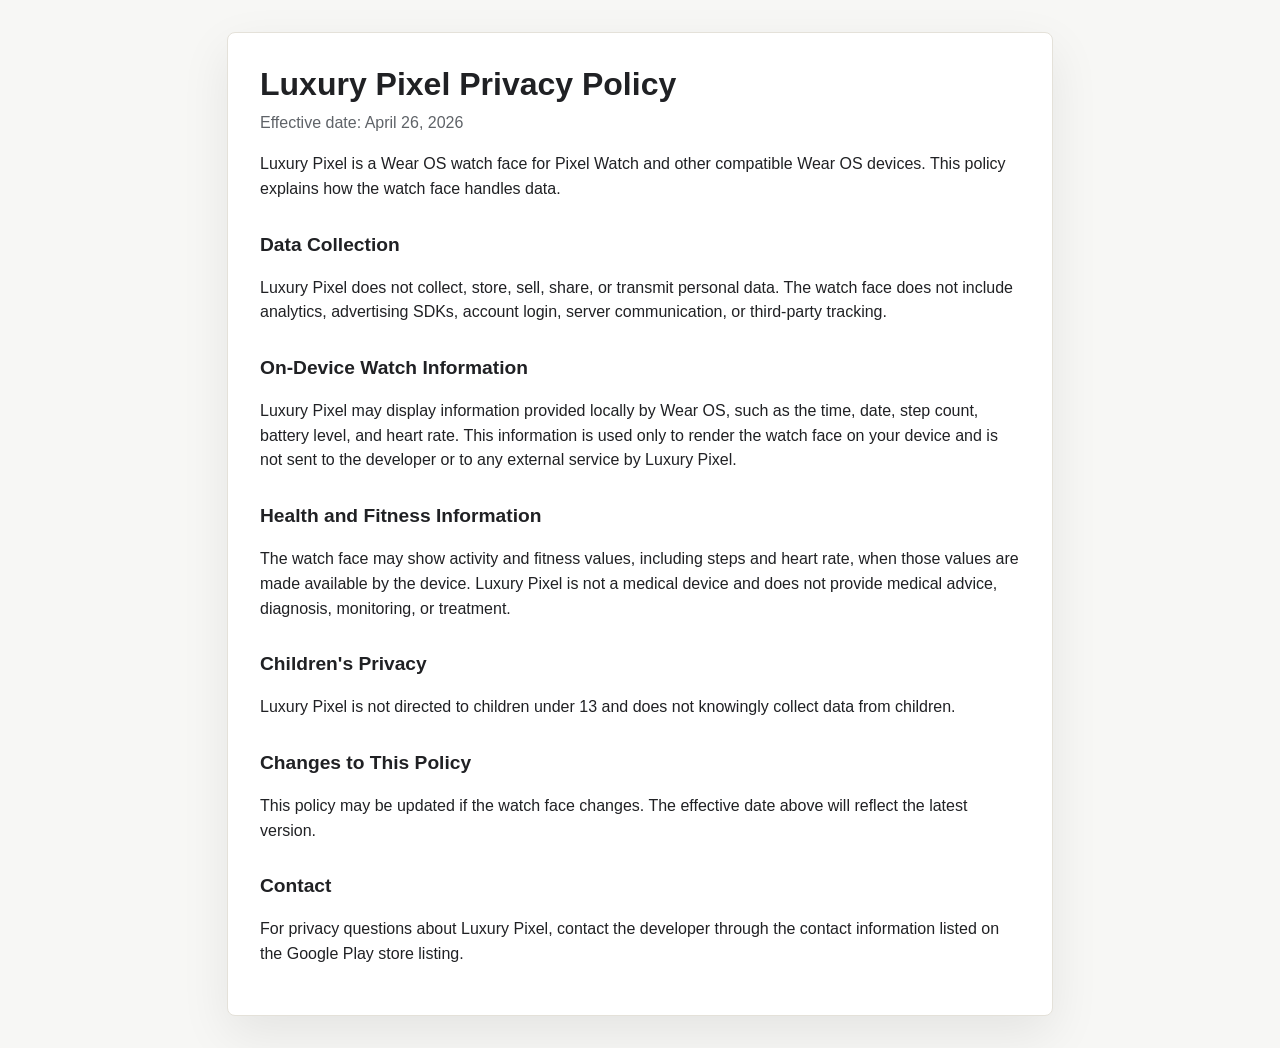
==== privacy.html @ 4eb90594 "Add Luxury Pixel privacy policy" ====
<!doctype html>
<html lang="en">
<head>
  <meta charset="utf-8">
  <meta name="viewport" content="width=device-width, initial-scale=1">
  <title>Luxury Pixel Privacy Policy</title>
  <style>
    :root {
      color-scheme: light dark;
      font-family: Arial, Helvetica, sans-serif;
      line-height: 1.55;
      color: #202124;
      background: #f7f7f5;
    }

    body {
      margin: 0;
      padding: 32px 18px;
    }

    main {
      max-width: 760px;
      margin: 0 auto;
      padding: 32px;
      background: #ffffff;
      border: 1px solid #e4e1d9;
      border-radius: 8px;
      box-shadow: 0 18px 50px rgba(0, 0, 0, 0.08);
    }

    h1 {
      margin: 0 0 8px;
      font-size: 2rem;
      line-height: 1.2;
    }

    h2 {
      margin-top: 28px;
      font-size: 1.2rem;
    }

    p,
    li {
      font-size: 1rem;
    }

    .updated {
      color: #5f6368;
      margin-top: 0;
    }

    @media (prefers-color-scheme: dark) {
      :root {
        color: #f1f3f4;
        background: #101010;
      }

      main {
        background: #171717;
        border-color: #2b2b2b;
      }

      .updated {
        color: #bdc1c6;
      }

      a {
        color: #f3c56a;
      }
    }
  </style>
</head>
<body>
  <main>
    <h1>Luxury Pixel Privacy Policy</h1>
    <p class="updated">Effective date: April 26, 2026</p>

    <p>
      Luxury Pixel is a Wear OS watch face for Pixel Watch and other compatible Wear OS devices.
      This policy explains how the watch face handles data.
    </p>

    <h2>Data Collection</h2>
    <p>
      Luxury Pixel does not collect, store, sell, share, or transmit personal data. The watch face
      does not include analytics, advertising SDKs, account login, server communication, or third-party
      tracking.
    </p>

    <h2>On-Device Watch Information</h2>
    <p>
      Luxury Pixel may display information provided locally by Wear OS, such as the time, date,
      step count, battery level, and heart rate. This information is used only to render the watch
      face on your device and is not sent to the developer or to any external service by Luxury Pixel.
    </p>

    <h2>Health and Fitness Information</h2>
    <p>
      The watch face may show activity and fitness values, including steps and heart rate, when
      those values are made available by the device. Luxury Pixel is not a medical device and does
      not provide medical advice, diagnosis, monitoring, or treatment.
    </p>

    <h2>Children's Privacy</h2>
    <p>
      Luxury Pixel is not directed to children under 13 and does not knowingly collect data from
      children.
    </p>

    <h2>Changes to This Policy</h2>
    <p>
      This policy may be updated if the watch face changes. The effective date above will reflect
      the latest version.
    </p>

    <h2>Contact</h2>
    <p>
      For privacy questions about Luxury Pixel, contact the developer through the contact information
      listed on the Google Play store listing.
    </p>
  </main>
</body>
</html>
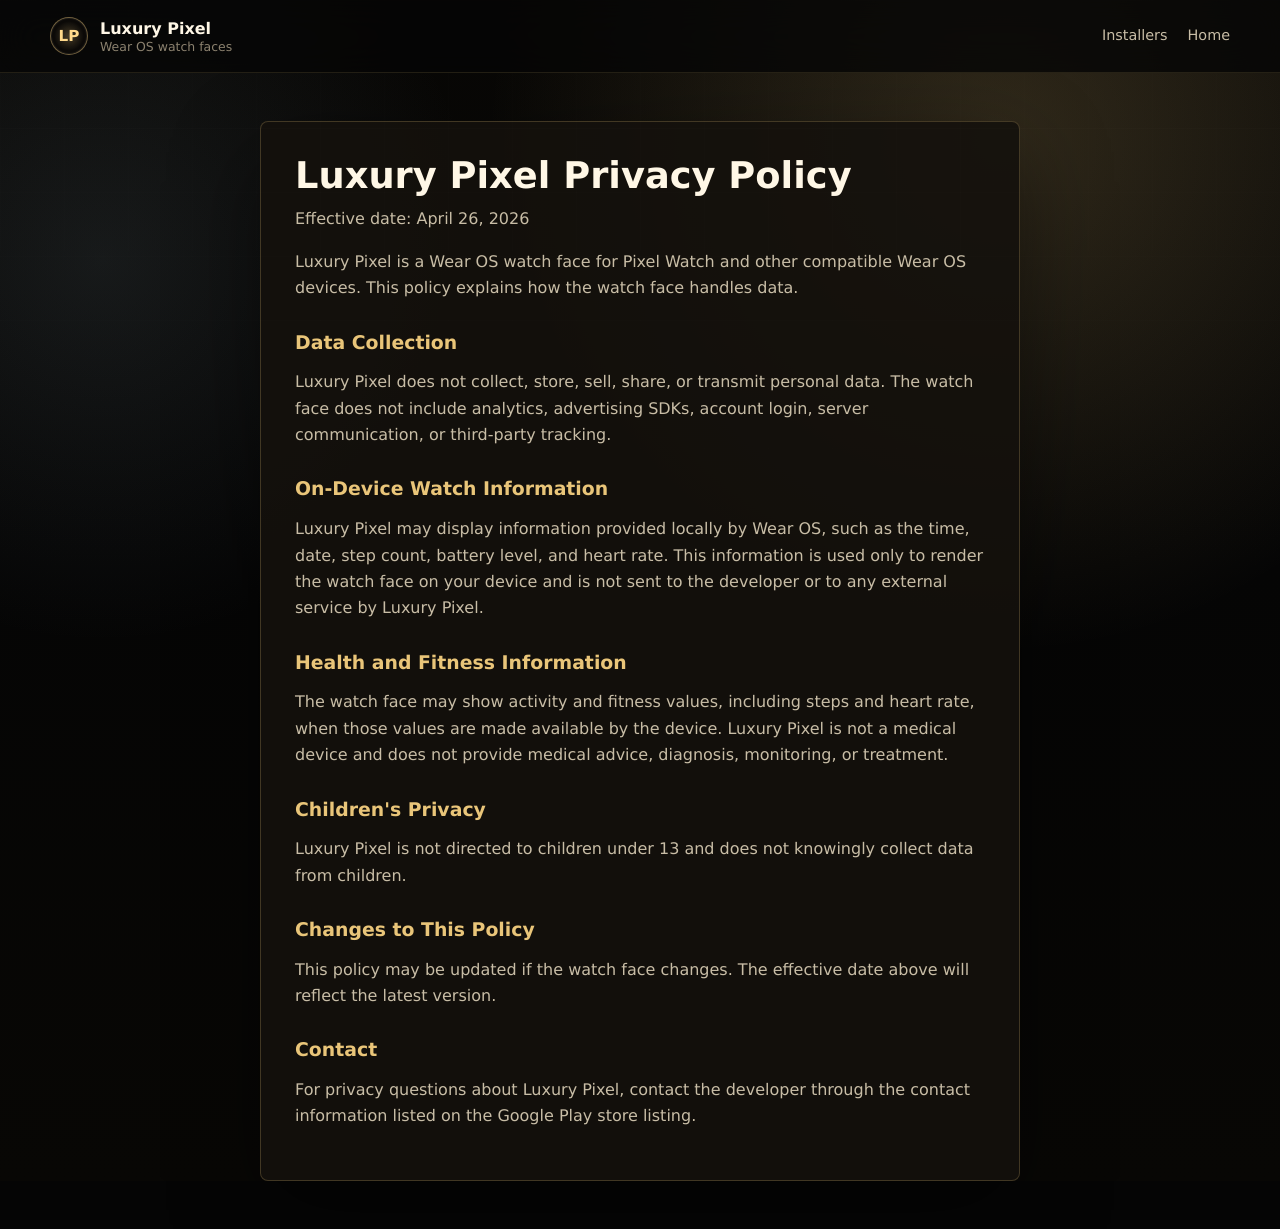
==== commit f3d09681: "Add Luxury Pixel download landing page" ====
--- a/privacy.html
+++ b/privacy.html
@@ -4,74 +4,25 @@
   <meta charset="utf-8">
   <meta name="viewport" content="width=device-width, initial-scale=1">
   <title>Luxury Pixel Privacy Policy</title>
-  <style>
-    :root {
-      color-scheme: light dark;
-      font-family: Arial, Helvetica, sans-serif;
-      line-height: 1.55;
-      color: #202124;
-      background: #f7f7f5;
-    }
-
-    body {
-      margin: 0;
-      padding: 32px 18px;
-    }
-
-    main {
-      max-width: 760px;
-      margin: 0 auto;
-      padding: 32px;
-      background: #ffffff;
-      border: 1px solid #e4e1d9;
-      border-radius: 8px;
-      box-shadow: 0 18px 50px rgba(0, 0, 0, 0.08);
-    }
-
-    h1 {
-      margin: 0 0 8px;
-      font-size: 2rem;
-      line-height: 1.2;
-    }
-
-    h2 {
-      margin-top: 28px;
-      font-size: 1.2rem;
-    }
-
-    p,
-    li {
-      font-size: 1rem;
-    }
-
-    .updated {
-      color: #5f6368;
-      margin-top: 0;
-    }
-
-    @media (prefers-color-scheme: dark) {
-      :root {
-        color: #f1f3f4;
-        background: #101010;
-      }
-
-      main {
-        background: #171717;
-        border-color: #2b2b2b;
-      }
-
-      .updated {
-        color: #bdc1c6;
-      }
-
-      a {
-        color: #f3c56a;
-      }
-    }
-  </style>
+  <link rel="stylesheet" href="styles.css">
 </head>
 <body>
-  <main>
+  <header class="site-header">
+    <nav class="nav" aria-label="Primary navigation">
+      <a class="brand" href="./" aria-label="Luxury Pixel home">
+        <span class="brand-mark" aria-hidden="true">LP</span>
+        <span class="brand-text">
+          <span class="brand-title">Luxury Pixel</span>
+          <span class="brand-subtitle">Wear OS watch faces</span>
+        </span>
+      </a>
+      <div class="nav-links">
+        <a href="./#installers">Installers</a>
+        <a href="./">Home</a>
+      </div>
+    </nav>
+  </header>
+  <main class="privacy-panel">
     <h1>Luxury Pixel Privacy Policy</h1>
     <p class="updated">Effective date: April 26, 2026</p>
 
--- a/styles.css
+++ b/styles.css
@@ -0,0 +1,658 @@
+:root {
+  color-scheme: dark;
+  --bg: #050505;
+  --bg-soft: #0d0c0b;
+  --surface: #14110d;
+  --surface-2: #1c1710;
+  --text: #fff7e6;
+  --muted: #c8bda6;
+  --dim: #8c826f;
+  --gold: #e9c579;
+  --gold-strong: #ffd98b;
+  --line: rgba(233, 197, 121, 0.22);
+  --line-bright: rgba(255, 217, 139, 0.42);
+  --shadow: 0 30px 90px rgba(0, 0, 0, 0.42);
+  --max: 1180px;
+  font-family: Inter, ui-sans-serif, system-ui, -apple-system, BlinkMacSystemFont, "Segoe UI", sans-serif;
+  background: var(--bg);
+  color: var(--text);
+  text-rendering: geometricPrecision;
+}
+
+* {
+  box-sizing: border-box;
+}
+
+html {
+  scroll-behavior: smooth;
+}
+
+body {
+  min-height: 100vh;
+  margin: 0;
+  overflow-x: hidden;
+  background:
+    radial-gradient(circle at 78% 12%, rgba(233, 197, 121, 0.18), transparent 32rem),
+    radial-gradient(circle at 8% 22%, rgba(139, 163, 176, 0.12), transparent 24rem),
+    linear-gradient(180deg, #090806 0%, #050505 48%, #080705 100%);
+  color: var(--text);
+}
+
+body::before {
+  position: fixed;
+  inset: 0;
+  pointer-events: none;
+  content: "";
+  background-image:
+    linear-gradient(rgba(255, 255, 255, 0.035) 1px, transparent 1px),
+    linear-gradient(90deg, rgba(255, 255, 255, 0.028) 1px, transparent 1px);
+  background-size: 64px 64px;
+  mask-image: linear-gradient(to bottom, rgba(0, 0, 0, 0.35), transparent 72%);
+}
+
+a {
+  color: inherit;
+}
+
+img {
+  display: block;
+  max-width: 100%;
+}
+
+.site-header {
+  position: sticky;
+  top: 0;
+  z-index: 10;
+  border-bottom: 1px solid rgba(233, 197, 121, 0.13);
+  background: rgba(5, 5, 5, 0.8);
+  backdrop-filter: blur(18px);
+}
+
+.nav {
+  display: flex;
+  width: min(calc(100% - 32px), var(--max));
+  min-height: 72px;
+  margin: 0 auto;
+  align-items: center;
+  justify-content: space-between;
+  gap: 24px;
+}
+
+.brand {
+  display: inline-flex;
+  align-items: center;
+  gap: 12px;
+  text-decoration: none;
+}
+
+.brand-mark {
+  display: grid;
+  width: 38px;
+  height: 38px;
+  place-items: center;
+  border: 1px solid var(--line-bright);
+  border-radius: 50%;
+  background:
+    radial-gradient(circle, rgba(255, 217, 139, 0.24), transparent 58%),
+    #0b0907;
+  box-shadow: inset 0 0 0 1px rgba(255, 255, 255, 0.05);
+  color: var(--gold-strong);
+  font-size: 0.95rem;
+  font-weight: 700;
+}
+
+.brand-text {
+  display: grid;
+  gap: 1px;
+}
+
+.brand-title {
+  font-size: 1rem;
+  font-weight: 720;
+}
+
+.brand-subtitle {
+  color: var(--dim);
+  font-size: 0.78rem;
+}
+
+.nav-links {
+  display: flex;
+  align-items: center;
+  gap: 20px;
+  color: var(--muted);
+  font-size: 0.9rem;
+}
+
+.nav-links a {
+  text-decoration: none;
+}
+
+.nav-links a:hover {
+  color: var(--gold-strong);
+}
+
+.page-section {
+  position: relative;
+  width: min(calc(100% - 32px), var(--max));
+  margin: 0 auto;
+}
+
+.hero {
+  display: grid;
+  min-height: calc(92vh - 72px);
+  align-items: center;
+  gap: 48px;
+  grid-template-columns: minmax(0, 0.9fr) minmax(360px, 1fr);
+  padding: 64px 0 54px;
+}
+
+.hero-copy {
+  max-width: 560px;
+  min-width: 0;
+}
+
+h1,
+h2,
+h3,
+p {
+  margin-top: 0;
+}
+
+h1 {
+  margin-bottom: 22px;
+  font-size: 4.1rem;
+  line-height: 0.95;
+  font-weight: 780;
+}
+
+.hero-copy p {
+  margin-bottom: 30px;
+  color: var(--muted);
+  font-size: 1.12rem;
+  line-height: 1.7;
+}
+
+.hero-actions,
+.card-actions {
+  display: flex;
+  flex-wrap: wrap;
+  gap: 12px;
+}
+
+.button {
+  display: inline-flex;
+  min-height: 48px;
+  align-items: center;
+  justify-content: center;
+  gap: 10px;
+  border: 1px solid transparent;
+  border-radius: 8px;
+  padding: 0 18px;
+  font-size: 0.95rem;
+  font-weight: 720;
+  text-decoration: none;
+  transition: transform 160ms ease, border-color 160ms ease, background 160ms ease, color 160ms ease;
+}
+
+.button svg {
+  width: 18px;
+  height: 18px;
+  flex: 0 0 18px;
+}
+
+.button:hover {
+  transform: translateY(-2px);
+}
+
+.button-primary {
+  background: linear-gradient(135deg, var(--gold-strong), #c99841);
+  color: #161008;
+  box-shadow: 0 18px 42px rgba(211, 161, 73, 0.24);
+}
+
+.button-secondary {
+  border-color: var(--line-bright);
+  background: rgba(255, 255, 255, 0.04);
+  color: var(--text);
+}
+
+.hero-stage {
+  position: relative;
+  min-height: 530px;
+  overflow: hidden;
+}
+
+.watch-orbit {
+  position: absolute;
+  inset: 4% 2% auto auto;
+  width: 76%;
+  aspect-ratio: 1;
+  border: 1px solid rgba(233, 197, 121, 0.2);
+  border-radius: 50%;
+  background:
+    radial-gradient(circle, rgba(233, 197, 121, 0.1), transparent 54%),
+    repeating-radial-gradient(circle, rgba(255, 255, 255, 0.04) 0 1px, transparent 1px 12px);
+  opacity: 0.75;
+}
+
+.watch-preview {
+  position: absolute;
+  border-radius: 50%;
+  filter: drop-shadow(0 28px 70px rgba(0, 0, 0, 0.55));
+}
+
+.watch-preview.analog {
+  right: 0;
+  bottom: 18px;
+  width: min(440px, 74%);
+}
+
+.watch-preview.digital {
+  left: 2%;
+  top: 42px;
+  width: min(290px, 46%);
+}
+
+.hero-note {
+  position: absolute;
+  right: 8%;
+  bottom: 0;
+  max-width: 300px;
+  border-top: 1px solid var(--line);
+  padding-top: 16px;
+  color: var(--muted);
+  font-size: 0.92rem;
+  line-height: 1.55;
+}
+
+.section-heading {
+  display: flex;
+  margin-bottom: 26px;
+  align-items: end;
+  justify-content: space-between;
+  gap: 24px;
+}
+
+.section-heading h2 {
+  margin-bottom: 0;
+  font-size: 2.15rem;
+  line-height: 1.08;
+}
+
+.section-heading p {
+  max-width: 410px;
+  margin-bottom: 0;
+  color: var(--muted);
+  line-height: 1.6;
+}
+
+.installers {
+  padding: 46px 0 80px;
+}
+
+.installer-grid {
+  display: grid;
+  gap: 18px;
+  grid-template-columns: repeat(2, minmax(0, 1fr));
+}
+
+.installer-card {
+  overflow: hidden;
+  border: 1px solid var(--line);
+  border-radius: 8px;
+  background:
+    linear-gradient(150deg, rgba(255, 255, 255, 0.055), rgba(255, 255, 255, 0.012)),
+    var(--surface);
+  box-shadow: var(--shadow);
+}
+
+.card-media {
+  display: grid;
+  min-height: 330px;
+  place-items: center;
+  border-bottom: 1px solid var(--line);
+  background:
+    radial-gradient(circle, rgba(233, 197, 121, 0.15), transparent 50%),
+    linear-gradient(180deg, #0d0c0b, #050505);
+}
+
+.card-media img {
+  width: min(270px, 70%);
+  border-radius: 50%;
+  filter: drop-shadow(0 22px 52px rgba(0, 0, 0, 0.55));
+}
+
+.card-body {
+  padding: 30px;
+}
+
+.meta-row {
+  display: flex;
+  margin-bottom: 14px;
+  flex-wrap: wrap;
+  gap: 8px;
+}
+
+.meta {
+  display: inline-flex;
+  min-height: 28px;
+  align-items: center;
+  border: 1px solid var(--line);
+  border-radius: 999px;
+  padding: 0 10px;
+  color: var(--gold);
+  font-size: 0.75rem;
+  font-weight: 720;
+}
+
+.installer-card h3 {
+  margin-bottom: 12px;
+  font-size: 1.55rem;
+}
+
+.installer-card p {
+  color: var(--muted);
+  font-size: 1rem;
+  line-height: 1.62;
+}
+
+.card-actions {
+  margin-top: 24px;
+}
+
+.fine-print {
+  margin-top: 16px;
+  color: var(--dim);
+  font-size: 0.86rem;
+}
+
+.details-band {
+  border-top: 1px solid var(--line);
+  border-bottom: 1px solid var(--line);
+  background: rgba(255, 255, 255, 0.025);
+}
+
+.details {
+  display: grid;
+  gap: 1px;
+  grid-template-columns: repeat(3, minmax(0, 1fr));
+}
+
+.detail {
+  padding: 34px 28px;
+  background: rgba(5, 5, 5, 0.36);
+}
+
+.detail svg {
+  width: 26px;
+  height: 26px;
+  margin-bottom: 18px;
+  color: var(--gold-strong);
+}
+
+.detail h3 {
+  margin-bottom: 10px;
+  font-size: 1rem;
+}
+
+.detail p {
+  margin-bottom: 0;
+  color: var(--muted);
+  line-height: 1.58;
+}
+
+.install-help {
+  display: grid;
+  gap: 40px;
+  grid-template-columns: 0.82fr 1fr;
+  padding: 82px 0;
+}
+
+.install-help h2 {
+  margin-bottom: 18px;
+  font-size: 2rem;
+}
+
+.install-help p {
+  color: var(--muted);
+  line-height: 1.68;
+}
+
+.steps {
+  display: grid;
+  gap: 14px;
+}
+
+.step {
+  display: grid;
+  gap: 18px;
+  grid-template-columns: 42px 1fr;
+  border: 1px solid var(--line);
+  border-radius: 8px;
+  padding: 20px;
+  background: rgba(255, 255, 255, 0.035);
+}
+
+.step-number {
+  display: grid;
+  width: 42px;
+  height: 42px;
+  place-items: center;
+  border: 1px solid var(--line-bright);
+  border-radius: 50%;
+  color: var(--gold-strong);
+  font-weight: 780;
+}
+
+.step h3 {
+  margin-bottom: 6px;
+  font-size: 1rem;
+}
+
+.step p {
+  margin-bottom: 0;
+  color: var(--muted);
+}
+
+.privacy-panel {
+  max-width: 760px;
+  margin: 48px auto;
+  border: 1px solid var(--line);
+  border-radius: 8px;
+  padding: 34px;
+  background: rgba(20, 17, 13, 0.9);
+  box-shadow: var(--shadow);
+}
+
+.privacy-panel h1 {
+  margin-bottom: 10px;
+  font-size: 2.3rem;
+  line-height: 1.1;
+}
+
+.privacy-panel h2 {
+  margin-top: 30px;
+  color: var(--gold);
+  font-size: 1.18rem;
+}
+
+.privacy-panel p,
+.privacy-panel li {
+  color: var(--muted);
+  line-height: 1.65;
+}
+
+.updated {
+  color: var(--dim);
+}
+
+.site-footer {
+  border-top: 1px solid var(--line);
+  padding: 28px 0 36px;
+}
+
+.footer-inner {
+  display: flex;
+  width: min(calc(100% - 32px), var(--max));
+  margin: 0 auto;
+  align-items: center;
+  justify-content: space-between;
+  gap: 20px;
+  color: var(--dim);
+  font-size: 0.9rem;
+}
+
+.footer-links {
+  display: flex;
+  gap: 18px;
+}
+
+.footer-links a {
+  color: var(--muted);
+  text-decoration: none;
+}
+
+.footer-links a:hover {
+  color: var(--gold-strong);
+}
+
+@media (max-width: 920px) {
+  .hero,
+  .install-help {
+    grid-template-columns: 1fr;
+  }
+
+  .hero {
+    min-height: auto;
+    padding-top: 48px;
+  }
+
+  h1 {
+    font-size: 3.05rem;
+  }
+
+  .hero-stage {
+    min-height: 420px;
+  }
+
+  .section-heading {
+    display: block;
+  }
+
+  .section-heading p {
+    margin-top: 12px;
+  }
+
+  .installer-grid,
+  .details {
+    grid-template-columns: 1fr;
+  }
+}
+
+@media (max-width: 640px) {
+  .nav,
+  .page-section,
+  .footer-inner {
+    width: calc(100% - 32px);
+  }
+
+  .nav {
+    min-height: 66px;
+  }
+
+  .nav-links a:not(.button) {
+    display: none;
+  }
+
+  .nav-links {
+    display: none;
+  }
+
+  .brand-subtitle {
+    display: none;
+  }
+
+  .button {
+    width: 100%;
+    max-width: none;
+  }
+
+  .nav .button {
+    width: auto;
+    min-height: 40px;
+    padding: 0 12px;
+    font-size: 0.82rem;
+  }
+
+  h1 {
+    font-size: 2.45rem;
+  }
+
+  .hero-copy p {
+    font-size: 1rem;
+  }
+
+  .hero-stage {
+    min-height: 318px;
+  }
+
+  .hero-copy,
+  .hero-stage {
+    max-width: calc(100vw - 32px);
+  }
+
+  .hero-copy p,
+  .hero-actions {
+    width: 100%;
+    max-width: 326px;
+  }
+
+  .watch-orbit {
+    right: 4%;
+    width: 78%;
+  }
+
+  .watch-preview.analog {
+    right: 7%;
+    bottom: 30px;
+    width: 52%;
+  }
+
+  .watch-preview.digital {
+    top: 34px;
+    left: 4%;
+    width: 40%;
+  }
+
+  .hero-note {
+    display: none;
+  }
+
+  .card-media {
+    min-height: 260px;
+  }
+
+  .card-body,
+  .privacy-panel {
+    padding: 24px;
+  }
+
+  .install-help {
+    padding: 60px 0;
+  }
+
+  .footer-inner {
+    align-items: flex-start;
+    flex-direction: column;
+  }
+}
+
+@media (prefers-reduced-motion: reduce) {
+  *,
+  *::before,
+  *::after {
+    scroll-behavior: auto !important;
+    transition: none !important;
+  }
+}
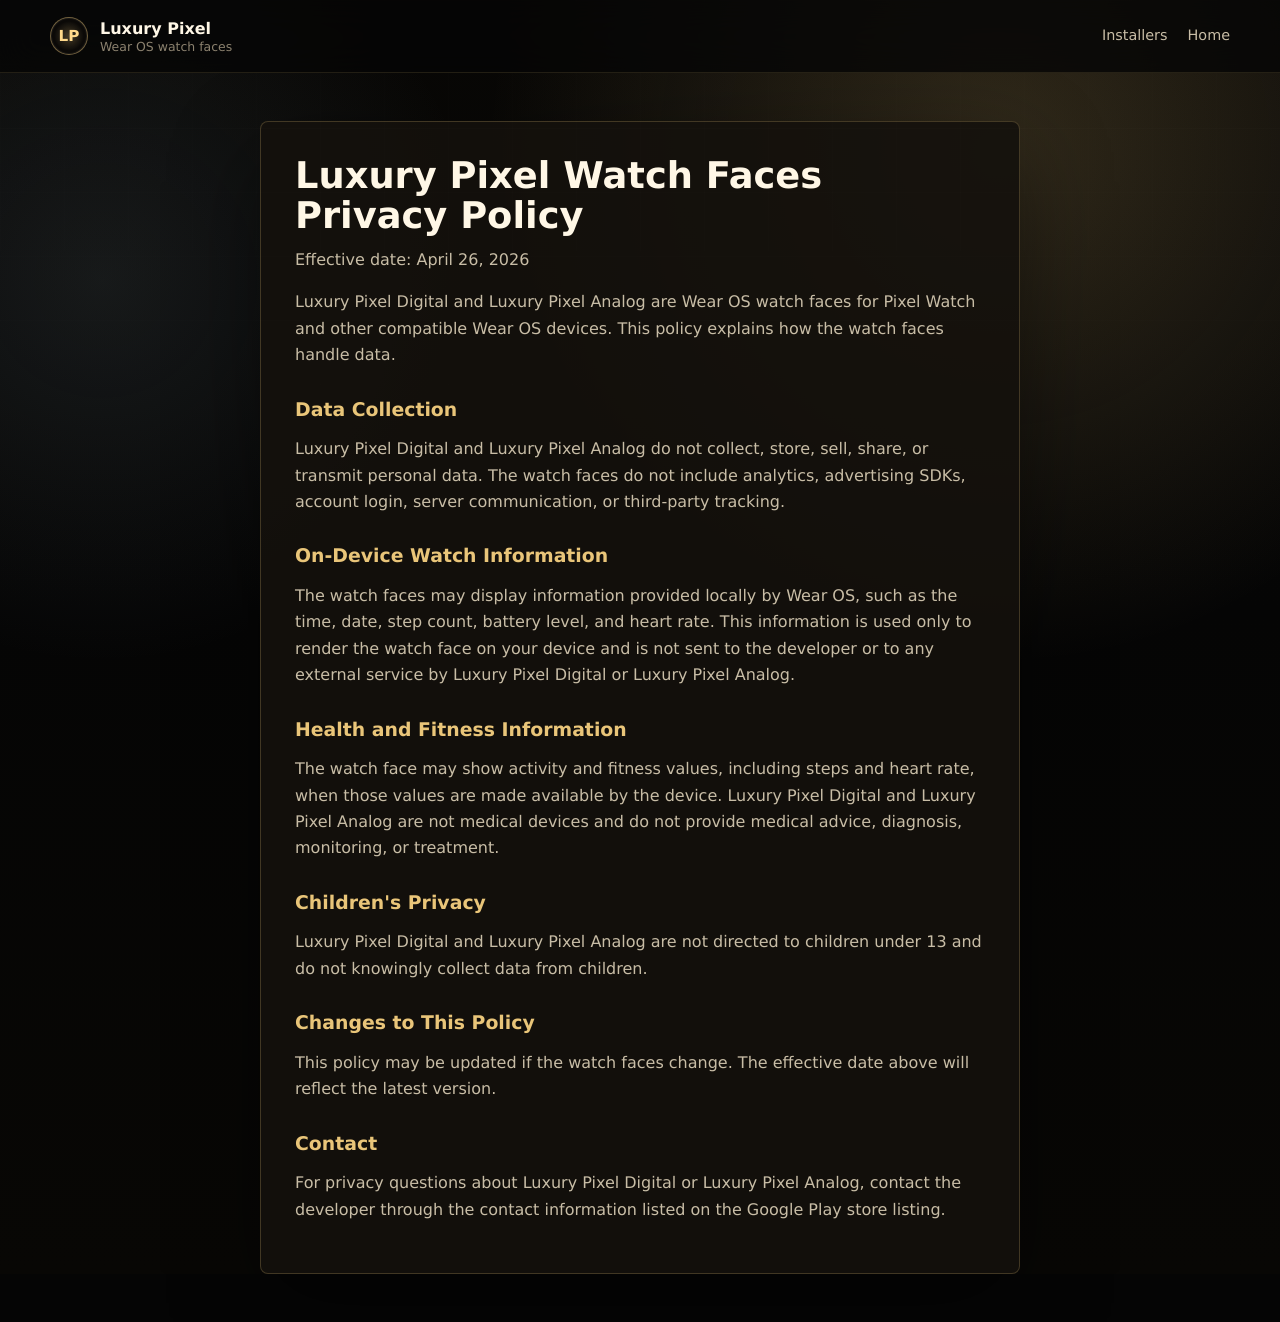
==== commit cd297a6e: "Refresh landing page clarity and installers" ====
--- a/privacy.html
+++ b/privacy.html
@@ -3,7 +3,7 @@
 <head>
   <meta charset="utf-8">
   <meta name="viewport" content="width=device-width, initial-scale=1">
-  <title>Luxury Pixel Privacy Policy</title>
+  <title>Luxury Pixel Watch Faces Privacy Policy</title>
   <link rel="stylesheet" href="styles.css">
 </head>
 <body>
@@ -23,51 +23,52 @@
     </nav>
   </header>
   <main class="privacy-panel">
-    <h1>Luxury Pixel Privacy Policy</h1>
+    <h1>Luxury Pixel Watch Faces Privacy Policy</h1>
     <p class="updated">Effective date: April 26, 2026</p>
 
     <p>
-      Luxury Pixel is a Wear OS watch face for Pixel Watch and other compatible Wear OS devices.
-      This policy explains how the watch face handles data.
+      Luxury Pixel Digital and Luxury Pixel Analog are Wear OS watch faces for Pixel Watch
+      and other compatible Wear OS devices. This policy explains how the watch faces handle data.
     </p>
 
     <h2>Data Collection</h2>
     <p>
-      Luxury Pixel does not collect, store, sell, share, or transmit personal data. The watch face
-      does not include analytics, advertising SDKs, account login, server communication, or third-party
-      tracking.
+      Luxury Pixel Digital and Luxury Pixel Analog do not collect, store, sell, share, or transmit
+      personal data. The watch faces do not include analytics, advertising SDKs, account login,
+      server communication, or third-party tracking.
     </p>
 
     <h2>On-Device Watch Information</h2>
     <p>
-      Luxury Pixel may display information provided locally by Wear OS, such as the time, date,
-      step count, battery level, and heart rate. This information is used only to render the watch
-      face on your device and is not sent to the developer or to any external service by Luxury Pixel.
+      The watch faces may display information provided locally by Wear OS, such as the time,
+      date, step count, battery level, and heart rate. This information is used only to render
+      the watch face on your device and is not sent to the developer or to any external service
+      by Luxury Pixel Digital or Luxury Pixel Analog.
     </p>
 
     <h2>Health and Fitness Information</h2>
     <p>
       The watch face may show activity and fitness values, including steps and heart rate, when
-      those values are made available by the device. Luxury Pixel is not a medical device and does
-      not provide medical advice, diagnosis, monitoring, or treatment.
+      those values are made available by the device. Luxury Pixel Digital and Luxury Pixel Analog
+      are not medical devices and do not provide medical advice, diagnosis, monitoring, or treatment.
     </p>
 
     <h2>Children's Privacy</h2>
     <p>
-      Luxury Pixel is not directed to children under 13 and does not knowingly collect data from
-      children.
+      Luxury Pixel Digital and Luxury Pixel Analog are not directed to children under 13 and do
+      not knowingly collect data from children.
     </p>
 
     <h2>Changes to This Policy</h2>
     <p>
-      This policy may be updated if the watch face changes. The effective date above will reflect
+      This policy may be updated if the watch faces change. The effective date above will reflect
       the latest version.
     </p>
 
     <h2>Contact</h2>
     <p>
-      For privacy questions about Luxury Pixel, contact the developer through the contact information
-      listed on the Google Play store listing.
+      For privacy questions about Luxury Pixel Digital or Luxury Pixel Analog, contact the developer
+      through the contact information listed on the Google Play store listing.
     </p>
   </main>
 </body>
--- a/styles.css
+++ b/styles.css
@@ -505,7 +505,9 @@
 
 .footer-links {
   display: flex;
+  flex-wrap: wrap;
   gap: 18px;
+  justify-content: flex-end;
 }
 
 .footer-links a {
@@ -645,6 +647,10 @@
   .footer-inner {
     align-items: flex-start;
     flex-direction: column;
+  }
+
+  .footer-links {
+    justify-content: flex-start;
   }
 }
 
